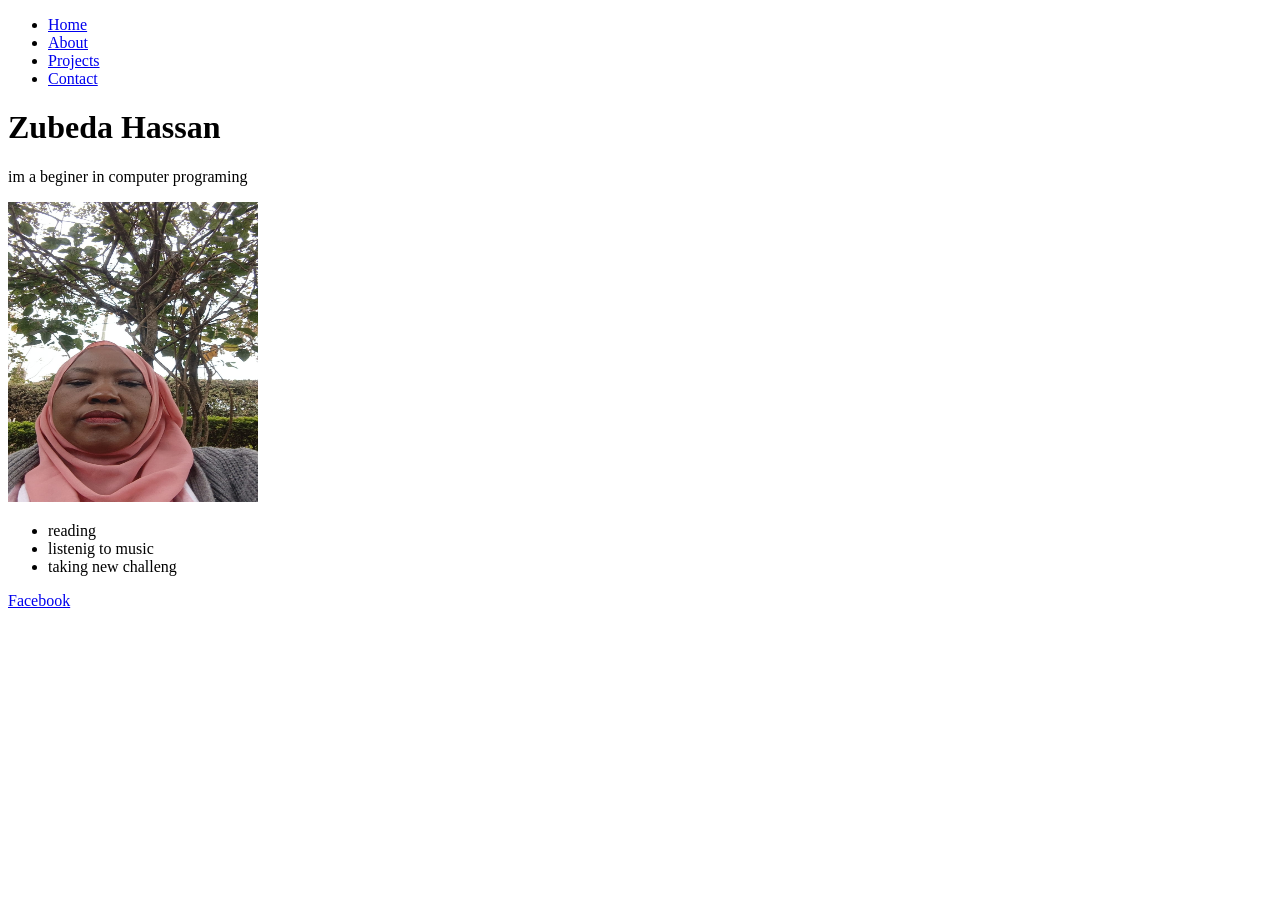
==== index.html @ cc8eca49 "Add: Week 2 portfolio as starting point" ====
<!DOCTYPE html>
<html lang="en">
<head>
    <meta charset="UTF-8">
    <meta name="viewport" content="width=device-width, initial-scale=1.0">
    <link rel="stylesheet" href="style.css">
    <title>Zubeda - About Me</title>
</head>
<body>
    <nav>
        <ul>
            <li><a href="/">Home</a></li>
            <li><a href="/about.html">About</a></li>
            <li><a href="/projects.html">Projects</a></li>
            <li><a href="/contact.html">Contact</a></li>
        </ul>
    </nav>
    <h1>Zubeda Hassan </h1>
    <p>im a beginer in  computer programing</p>
    <img src="photo/photo.jpeg" alt="my photo" width="250" height="300">
   <ul>
       <li>reading</li>
       <li>listenig to music</li>
       <li>taking new challeng</li>
   </ul>
    <a href="https://www.facebook.com/login/?next=https%3A%2F%2Fwww.facebook.com%2F">Facebook</a>
</body>
</html>
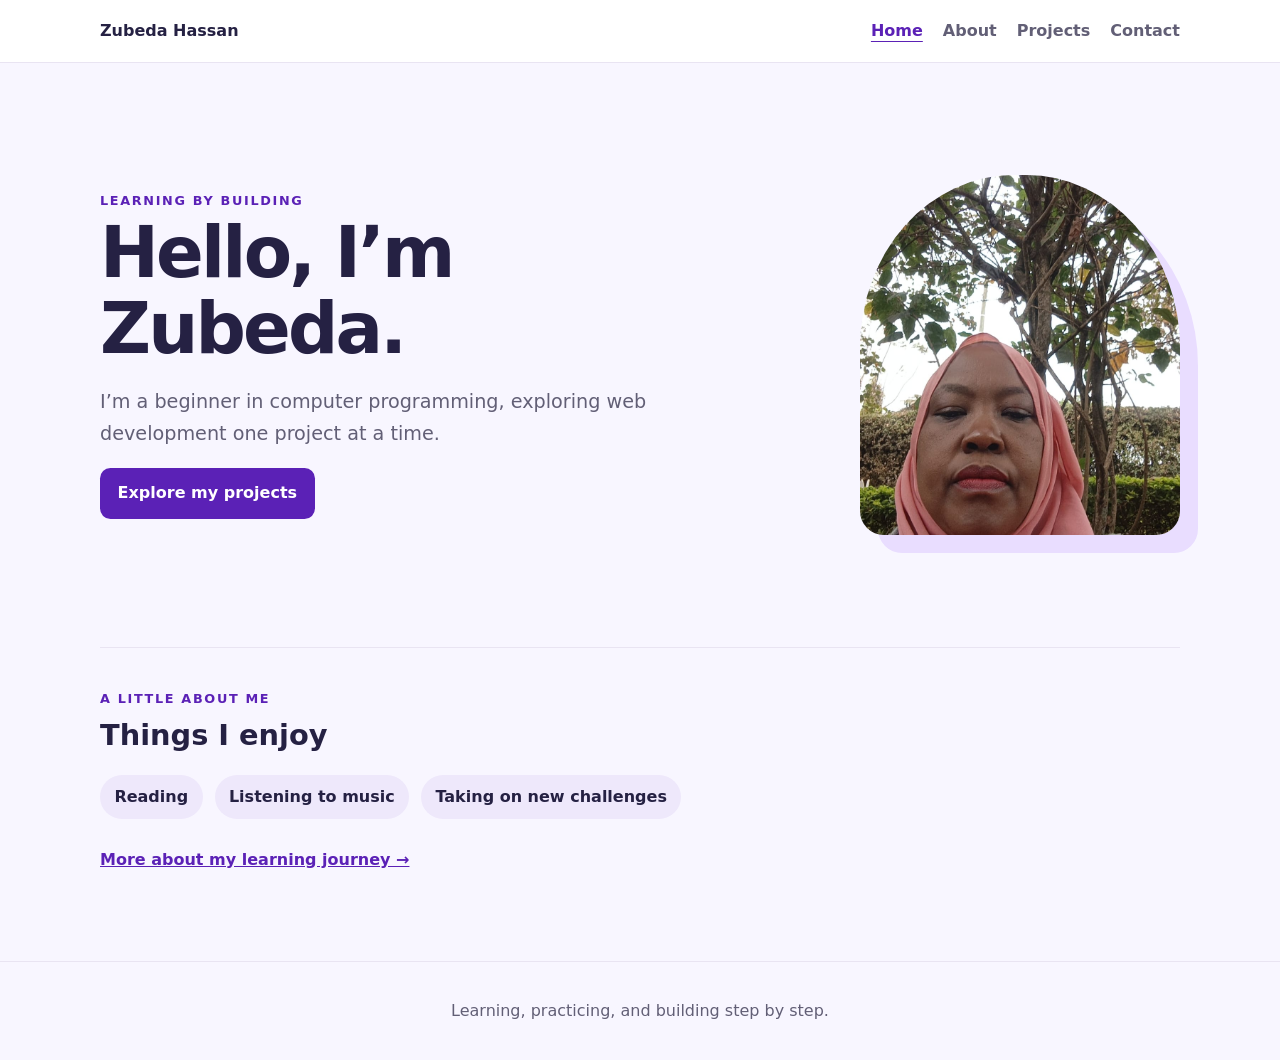
==== commit 76ac03bb: "Style: refine portfolio pages" ====
--- a/index.html
+++ b/index.html
@@ -1,28 +1,43 @@
-<!DOCTYPE html>
+<!doctype html>
 <html lang="en">
 <head>
-    <meta charset="UTF-8">
-    <meta name="viewport" content="width=device-width, initial-scale=1.0">
-    <link rel="stylesheet" href="style.css">
-    <title>Zubeda - About Me</title>
+  <meta charset="utf-8">
+  <meta name="viewport" content="width=device-width, initial-scale=1">
+  <meta name="description" content="Zubeda Hassan's learning and project portfolio.">
+  <title>Zubeda Hassan | Portfolio</title>
+  <link rel="stylesheet" href="styles.css">
 </head>
 <body>
-    <nav>
-        <ul>
-            <li><a href="/">Home</a></li>
-            <li><a href="/about.html">About</a></li>
-            <li><a href="/projects.html">Projects</a></li>
-            <li><a href="/contact.html">Contact</a></li>
-        </ul>
+  <header class="site-header">
+    <a class="brand" href="index.html">Zubeda Hassan</a>
+    <nav aria-label="Main navigation">
+      <a aria-current="page" href="index.html">Home</a>
+      <a href="about.html">About</a>
+      <a href="projects.html">Projects</a>
+      <a href="contact.html">Contact</a>
     </nav>
-    <h1>Zubeda Hassan </h1>
-    <p>im a beginer in  computer programing</p>
-    <img src="photo/photo.jpeg" alt="my photo" width="250" height="300">
-   <ul>
-       <li>reading</li>
-       <li>listenig to music</li>
-       <li>taking new challeng</li>
-   </ul>
-    <a href="https://www.facebook.com/login/?next=https%3A%2F%2Fwww.facebook.com%2F">Facebook</a>
+  </header>
+  <main>
+    <section class="hero">
+      <div class="hero-copy">
+        <p class="eyebrow">Learning by building</p>
+        <h1>Hello, I’m Zubeda.</h1>
+        <p class="lead">I’m a beginner in computer programming, exploring web development one project at a time.</p>
+        <a class="button" href="projects.html">Explore my projects</a>
+      </div>
+      <img class="profile-photo" src="photo/photo.jpeg" alt="Portrait of Zubeda Hassan" width="250" height="300">
+    </section>
+    <section class="section" aria-labelledby="interests-title">
+      <p class="eyebrow">A little about me</p>
+      <h2 id="interests-title">Things I enjoy</h2>
+      <ul class="interest-list">
+        <li>Reading</li>
+        <li>Listening to music</li>
+        <li>Taking on new challenges</li>
+      </ul>
+      <a class="text-link" href="about.html">More about my learning journey →</a>
+    </section>
+  </main>
+  <footer class="site-footer"><p>Learning, practicing, and building step by step.</p></footer>
 </body>
 </html>
--- a/styles.css
+++ b/styles.css
@@ -0,0 +1,71 @@
+:root {
+  color-scheme: light;
+  --ink: #252143;
+  --muted: #625f76;
+  --accent: #7c3aed;
+  --accent-dark: #5b21b6;
+  --surface: #ffffff;
+  --page: #f8f6ff;
+  --line: #e9e4f2;
+}
+
+* { box-sizing: border-box; }
+
+body {
+  margin: 0;
+  background: var(--page);
+  color: var(--ink);
+  font: 16px/1.65 system-ui, -apple-system, "Segoe UI", sans-serif;
+}
+
+a { color: var(--accent-dark); }
+a:focus-visible, button:focus-visible, input:focus-visible, textarea:focus-visible {
+  outline: 3px solid #f59e0b;
+  outline-offset: 3px;
+}
+
+.site-header {
+  display: flex;
+  align-items: center;
+  justify-content: space-between;
+  gap: 1.5rem;
+  padding: 1.1rem max(1.25rem, calc((100vw - 1080px) / 2));
+  background: var(--surface);
+  border-bottom: 1px solid var(--line);
+}
+
+.brand { color: var(--ink); font-weight: 750; text-decoration: none; }
+nav { display: flex; flex-wrap: wrap; gap: .5rem 1.25rem; }
+nav a { color: var(--muted); font-weight: 600; text-decoration: none; }
+nav a:hover, nav a[aria-current="page"] { color: var(--accent-dark); text-decoration: underline; text-underline-offset: .3em; }
+
+main { width: min(1080px, calc(100% - 2.5rem)); margin: 0 auto; }
+.hero { display: grid; grid-template-columns: 1.25fr .75fr; align-items: center; gap: 3rem; padding: clamp(3rem, 9vw, 7rem) 0; }
+.hero h1, .page-content h1 { margin: .2rem 0 1rem; font-size: clamp(2.5rem, 6vw, 4.4rem); line-height: 1.08; letter-spacing: -.04em; }
+.lead { max-width: 42rem; color: var(--muted); font-size: 1.2rem; }
+.eyebrow { margin: 0; color: var(--accent-dark); font-size: .8rem; font-weight: 800; letter-spacing: .13em; text-transform: uppercase; }
+.profile-photo { width: min(100%, 320px); height: 360px; justify-self: end; border-radius: 48% 48% 1.5rem 1.5rem; object-fit: cover; box-shadow: 18px 18px 0 #e9ddff; }
+
+.section { padding: 2.5rem 0; border-top: 1px solid var(--line); }
+.section h2 { margin: .2rem 0 1rem; font-size: 1.8rem; }
+.interest-list { display: flex; flex-wrap: wrap; gap: .75rem; padding: 0; list-style: none; }
+.interest-list li { padding: .55rem .9rem; background: #eee8fb; border-radius: 999px; font-weight: 600; }
+.text-link { display: inline-block; margin: .7rem 0 1rem; font-weight: 700; }
+.button { display: inline-block; width: fit-content; padding: .75rem 1.1rem; border: 0; border-radius: .65rem; background: var(--accent-dark); color: white; font: inherit; font-weight: 700; text-decoration: none; cursor: pointer; }
+.button:hover { background: var(--accent); }
+.page-content { min-height: 70vh; padding: clamp(3rem, 8vw, 6rem) 0; }
+.project-grid { display: grid; grid-template-columns: repeat(3, 1fr); gap: 1rem; margin-top: 2rem; }
+.project-card { padding: 1.4rem; background: var(--surface); border: 1px solid var(--line); border-radius: 1rem; box-shadow: 0 8px 24px rgb(37 33 67 / 5%); }
+.project-card h2 { margin: .45rem 0; font-size: 1.35rem; }
+.project-card p:last-child { color: var(--muted); }
+.contact-form { display: grid; gap: .6rem; max-width: 38rem; margin-top: 2rem; }
+.contact-form label { margin-top: .6rem; font-weight: 700; }
+.contact-form input, .contact-form textarea { width: 100%; padding: .75rem; border: 1px solid #cfc8dc; border-radius: .55rem; background: white; color: var(--ink); font: inherit; }
+.site-footer { margin-top: 2rem; padding: 1.25rem; border-top: 1px solid var(--line); color: var(--muted); text-align: center; }
+
+@media (max-width: 700px) {
+  .site-header { align-items: flex-start; flex-direction: column; }
+  .hero { grid-template-columns: 1fr; gap: 2rem; }
+  .profile-photo { justify-self: start; width: min(75vw, 300px); height: 330px; }
+  .project-grid { grid-template-columns: 1fr; }
+}
